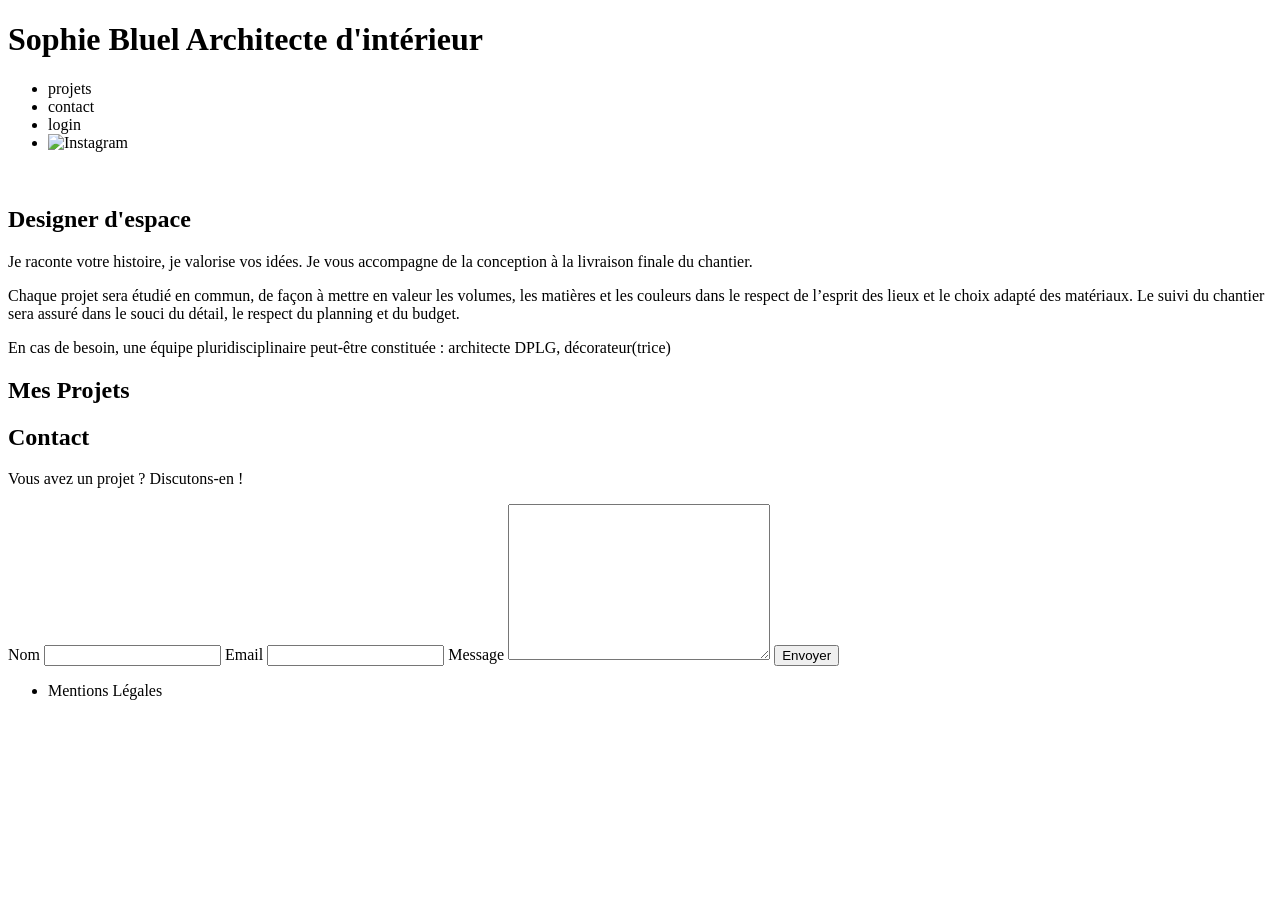
==== FrontEnd/index.html @ 67eba822 "Travaux ajoutés via JavaScript/API" ====
<!DOCTYPE html>
<html lang="fr">
<head>
	<meta charset="UTF-8">
	<title>Sophie Bluel - Architecte d'intérieur</title>
	<meta name="viewport" content="width=device-width, initial-scale=1.0">
	<link rel="preconnect" href="https://fonts.googleapis.com">
	<link rel="preconnect" href="https://fonts.gstatic.com" crossorigin>
	<link href="https://fonts.googleapis.com/css2?family=Syne:wght@700;800&family=Work+Sans&display=swap" rel="stylesheet">
	<meta name="description" content="">
	<link rel="stylesheet" href="./assets/style.css">
	<script type="module" defer src="./script.js"></script>
</head>
<body>
<header>
	<h1>Sophie Bluel <span>Architecte d'intérieur</span></h1>
	<nav>
		<ul>
			<li>projets</li>
			<li>contact</li>
			<li>login</li>
			<li><img src="./assets/icons/instagram.png" alt="Instagram"></li>
		</ul>
	</nav>
</header>
<main>
	<section id="introduction">
		<figure>
			<img src="./assets/images/sophie-bluel.png" alt="">
		</figure>
		<article>
			<h2>Designer d'espace</h2>
			<p>Je raconte votre histoire, je valorise vos idées. Je vous accompagne de la conception à la livraison finale du chantier.</p>
			<p>Chaque projet sera étudié en commun, de façon à mettre en valeur les volumes, les matières et les couleurs dans le respect de l’esprit des lieux et le choix adapté des matériaux. Le suivi du chantier sera assuré dans le souci du détail, le respect du planning et du budget.</p>
			<p>En cas de besoin, une équipe pluridisciplinaire peut-être constituée : architecte DPLG, décorateur(trice)</p>
		</article>
	</section>
	<section id="portfolio">
		<h2>Mes Projets</h2>
		<div class="gallery">
			<!-- Suppression des travaux car maintenant ajoutés dynamiquement via JavaScript/API (voir script.js) -->
			<!-- <figure>
				<img src="assets/images/abajour-tahina.png" alt="Abajour Tahina">
				<figcaption>Abajour Tahina</figcaption>
			</figure>
			<figure>
				<img src="assets/images/appartement-paris-v.png" alt="Appartement Paris V">
				<figcaption>Appartement Paris V</figcaption>
			</figure>
			<figure>
				<img src="assets/images/restaurant-sushisen-londres.png" alt="Restaurant Sushisen - Londres">
				<figcaption>Restaurant Sushisen - Londres</figcaption>
			</figure>
			<figure>
				<img src="assets/images/la-balisiere.png" alt="Villa “La Balisiere” - Port Louis">
				<figcaption>Villa “La Balisiere” - Port Louis</figcaption>
			</figure>
			<figure>
				<img src="assets/images/structures-thermopolis.png" alt="Structures Thermopolis">
				<figcaption>Structures Thermopolis</figcaption>
			</figure>
			<figure>
				<img src="assets/images/appartement-paris-x.png" alt="Appartement Paris X">
				<figcaption>Appartement Paris X</figcaption>
			</figure>
			<figure>
				<img src="assets/images/le-coteau-cassis.png" alt="Pavillon “Le coteau” - Cassis">
				<figcaption>Pavillon “Le coteau” - Cassis</figcaption>
			</figure>
			<figure>
				<img src="assets/images/villa-ferneze.png" alt="Villa Ferneze - Isola d’Elba">
				<figcaption>Villa Ferneze - Isola d’Elba</figcaption>
			</figure>
			<figure>
				<img src="assets/images/appartement-paris-xviii.png" alt="Appartement Paris XVIII">
				<figcaption>Appartement Paris XVIII</figcaption>
			</figure>
			<figure>
				<img src="assets/images/bar-lullaby-paris.png" alt="Bar “Lullaby” - Paris">
				<figcaption>Bar “Lullaby” - Paris</figcaption>
			</figure>
			<figure>
				<img src="assets/images/hotel-first-arte-new-delhi.png" alt="Hotel First Arte - New Delhi">
				<figcaption>Hotel First Arte - New Delhi</figcaption>
			</figure> -->
		</div>
	</section>
	<section id="contact">
		<h2>Contact</h2>
		<p>Vous avez un projet ? Discutons-en !</p>
		<form action="#" method="post">
			<label for="name">Nom</label>
			<input type="text" name="name" id="name">
			<label for="email">Email</label>
			<input type="email" name="email" id="email">
			<label for="message">Message</label>
			<textarea name="message" id="message" cols="30" rows="10"></textarea>
			<input type="submit" value="Envoyer">
		</form>
	</section>
</main>

<footer>
	<nav>
		<ul>
			<li>Mentions Légales</li>
		</ul>
	</nav>
</footer>
</body>
</html>
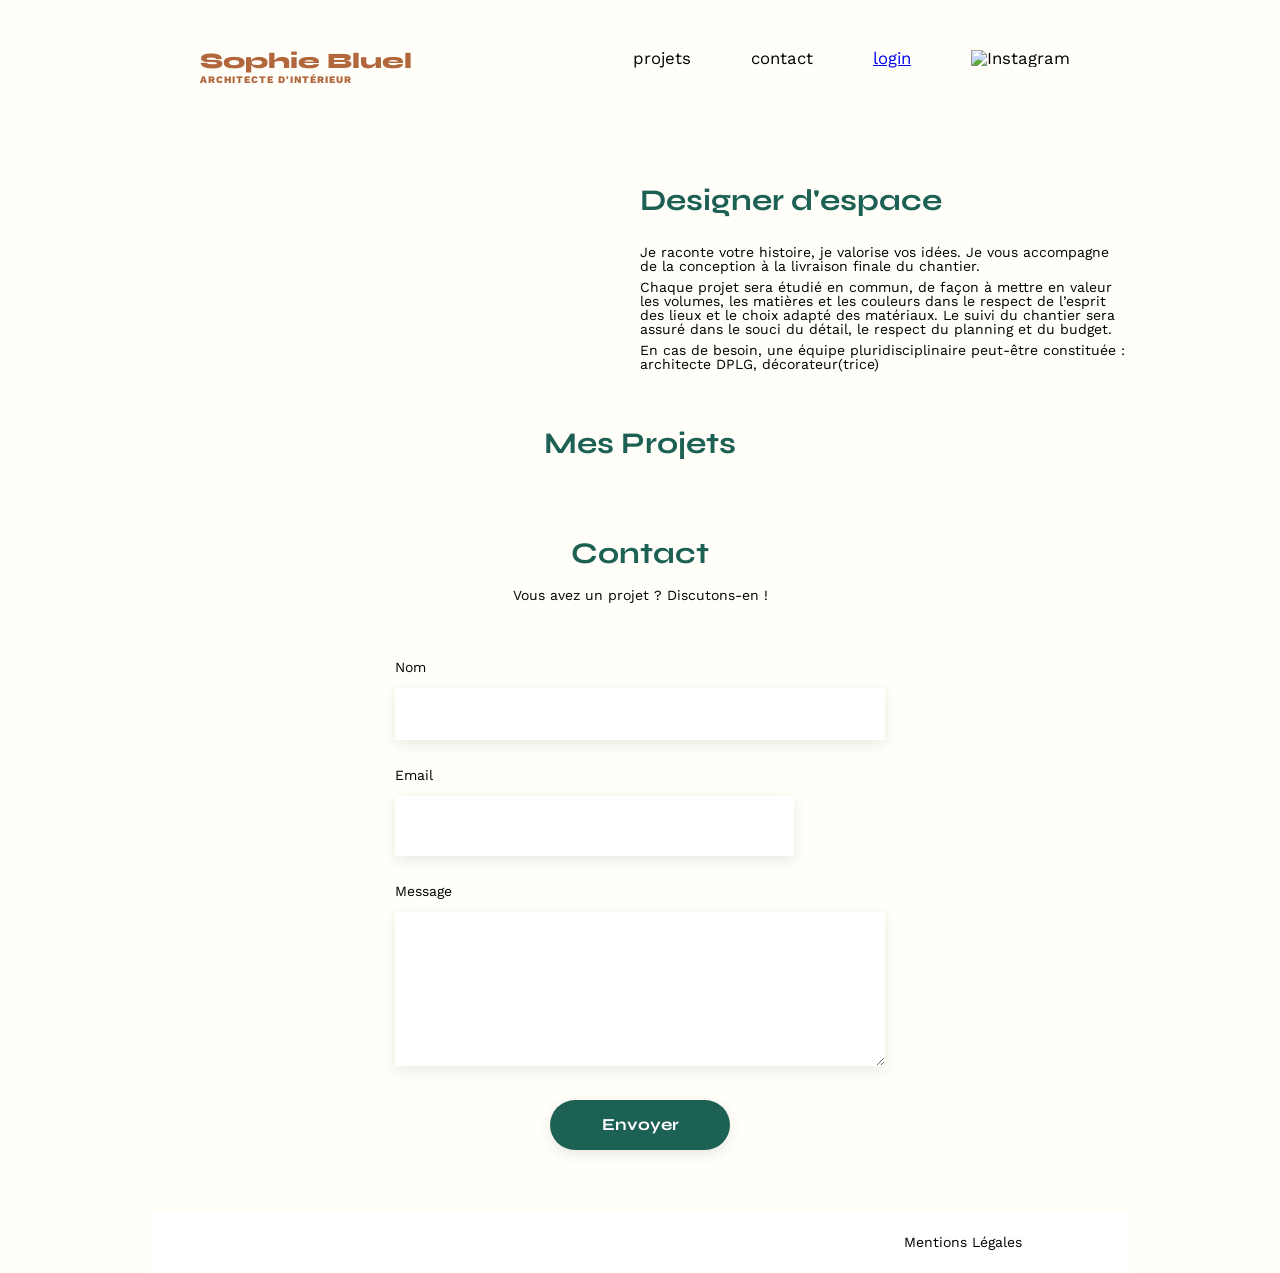
==== commit fa904e1a: "création de la page de connexion" ====
--- a/FrontEnd/index.html
+++ b/FrontEnd/index.html
@@ -18,7 +18,7 @@
 		<ul>
 			<li>projets</li>
 			<li>contact</li>
-			<li>login</li>
+			<li><a href="connexion.html">login</a></li> <!-- Ajout du lien -->
 			<li><img src="./assets/icons/instagram.png" alt="Instagram"></li>
 		</ul>
 	</nav>
--- a/FrontEnd/assets/style.css
+++ b/FrontEnd/assets/style.css
@@ -0,0 +1,303 @@
+/* http://meyerweb.com/eric/tools/css/reset/
+   v2.0 | 20110126
+   License: none (public domain)
+*/
+
+html, body, div, span, applet, object, iframe,
+h1, h2, h3, h4, h5, h6, p, blockquote, pre,
+a, abbr, acronym, address, big, cite, code,
+del, dfn, em, img, ins, kbd, q, s, samp,
+small, strike, strong, sub, sup, tt, var,
+b, u, i, center,
+dl, dt, dd, ol, ul, li,
+fieldset, form, label, legend,
+table, caption, tbody, tfoot, thead, tr, th, td,
+article, aside, canvas, details, embed,
+figure, figcaption, footer, header, hgroup,
+menu, nav, output, ruby, section, summary,
+time, mark, audio, video {
+	margin: 0;
+	padding: 0;
+	border: 0;
+	font-size: 100%;
+	font: inherit;
+	vertical-align: baseline;
+}
+/* HTML5 display-role reset for older browsers */
+article, aside, details, figcaption, figure,
+footer, header, hgroup, menu, nav, section {
+	display: block;
+}
+body {
+	line-height: 1;
+}
+ol, ul {
+	list-style: none;
+}
+blockquote, q {
+	quotes: none;
+}
+blockquote:before, blockquote:after,
+q:before, q:after {
+	content: '';
+	content: none;
+}
+table {
+	border-collapse: collapse;
+	border-spacing: 0;
+}
+/** end reset css**/
+
+/* Ajout de la propriété de couleur de fond sur la balise html */
+html {
+	background-color: white;
+}
+
+body {
+	max-width: 1440px; /* Modification de la valeur 1140px à 1440px */
+	margin:auto;
+	font-family: 'Work Sans' ;
+	font-size: 14px;
+	background-color: #FFFEF8;
+	padding: 0 150px; /* Ajout de padding latéral pour éviter que le contenu touche les bords de l'écran */
+}
+header {
+	display: flex;
+	justify-content: space-between;
+	margin-bottom: 50px;
+	padding: 50px;
+}
+section {
+	margin: 50px 0
+}
+
+h1{
+	display: flex;
+	flex-direction: column;
+	font-family: 'Syne';
+	font-size: 22px;
+	font-weight: 800;
+	color: #B1663C;
+	gap: 3px; /* Ajout de l'espacement entre les deux lignes du h1 */
+}
+
+h1 > span {
+	font-family: 'Work Sans';
+	font-size:10px;
+	letter-spacing: 0.1em;
+	text-transform: uppercase; /* Mise en majuscules */
+}
+
+h2{
+	font-family: 'Syne';
+	font-weight: 700;
+	font-size: 30px;
+	color: #1D6154
+}
+nav ul {
+	display: flex;
+	align-items: center;
+	list-style-type: none;
+	gap: 40px;
+}
+
+nav li {
+	padding: 0 10px;
+	font-size: 1.2em;
+}
+
+/* Modification de la taille de l'icone instagram */
+nav img {
+	width: 22px;
+	height: 22px;
+}
+
+li:hover {
+	color: #B1663C;
+}
+#introduction {
+	display: flex;
+	align-items: center;
+}
+#introduction figure {
+	flex: 1
+}
+#introduction img {
+	display: block;
+	margin: auto;
+	width: 80%;
+}
+
+#introduction article {
+	flex: 1
+}
+#introduction h2 {
+	margin-bottom: 1em;
+}
+
+#introduction p {
+	margin-bottom: 0.5em;
+}
+#portfolio h2 {
+	text-align: center;
+	margin-bottom: 1em;
+}
+
+/* Ajout des styles pour les boutons de filtre */
+.filter-buttons {
+	display: flex;
+	justify-content: center;
+	text-align: center;
+	margin: 50px 0;
+	gap : 10px;
+}
+
+.filter-buttons button {
+	color: #1D6154;
+	background-color: white;
+	border: 1px solid #1D6154;
+	padding: 10px 20px;
+	border-radius: 50px;
+	cursor: pointer;
+	font-family: 'Syne';
+	font-weight: 600;
+	font-size: 16px;
+	width: fit-content;
+}
+
+.filter-buttons button.active,
+.filter-buttons button:hover {
+	background-color: #1D6154;
+	color: white;
+}
+
+.gallery {
+	width: 100%;
+	display: grid;
+	grid-template-columns: 1fr 1fr 1fr;
+	grid-column-gap: 20px;
+	grid-row-gap: 20px;
+}
+
+.gallery img {
+	width: 100%;
+
+}
+#contact {
+	width: 50%;
+margin: auto;
+}
+#contact > * {
+	text-align: center;
+
+}
+#contact h2{
+	margin-bottom: 20px;
+}
+#contact form {
+	text-align: left;
+	margin-top:30px;
+	display: flex;
+	flex-direction: column;
+}
+
+#contact input {
+	height: 50px;
+	font-size: 1.2em;
+	border: none;
+	box-shadow: 0px 4px 14px rgba(0, 0, 0, 0.09);
+}
+#contact label {
+	margin: 2em 0 1em 0;
+}
+#contact textarea {
+	border: none;
+	box-shadow: 0px 4px 14px rgba(0, 0, 0, 0.09);
+}
+
+input[type="submit"]{
+	font-family: 'Syne';
+	font-weight: 700;
+	color: white;
+	background-color: #1D6154;
+	margin : 2em auto ;
+	width: 180px;
+	text-align: center;
+	border-radius: 60px ;
+}
+
+footer nav ul {
+	display: flex;
+	justify-content: flex-end;
+	margin: 2em 2em 0 2em; /* adaptation des marges */
+}
+
+footer nav li {
+	padding: 24px 80px;
+	font-size: 1em;
+}
+
+/* Page de connexion */
+#login-section {
+	display: flex;
+	flex-direction: column;
+	align-items: center;
+	gap: 30px;
+	margin: 150px 0 355px 0;
+}
+
+#login-form {
+	display: flex;
+	flex-direction: column;
+	align-items: center;
+	gap: 30px;	
+}
+
+footer {
+	background-color: white;
+}
+
+#selected_link {
+  font-weight: bold;
+  text-decoration: none;
+  color: inherit;
+}
+
+#email {
+  width: 379px;
+  height: 40px;
+  font-size: 16px;
+  padding: 5px 10px;
+  box-shadow: 0px 4px 14px rgba(0, 0, 0, 0.09);
+  border: none;
+}
+
+#password {
+  width: 379px;
+  height: 40px;
+  font-size: 16px;
+  padding: 5px 10px;
+  box-shadow: 0px 4px 14px rgba(0, 0, 0, 0.09);
+  border: none;
+}
+
+.field {
+  display: flex;
+  flex-direction: column;
+  gap: 7px;
+}
+
+button {
+	width: 179px;
+  	height: 36px;
+  	font-family: 'Syne';
+  	font-weight: 700;
+  	color: white;
+	background-color: #1D6154;
+	border: none;
+	border-radius: 60px;
+}
+
+#login-section p {
+	text-decoration: underline;
+}
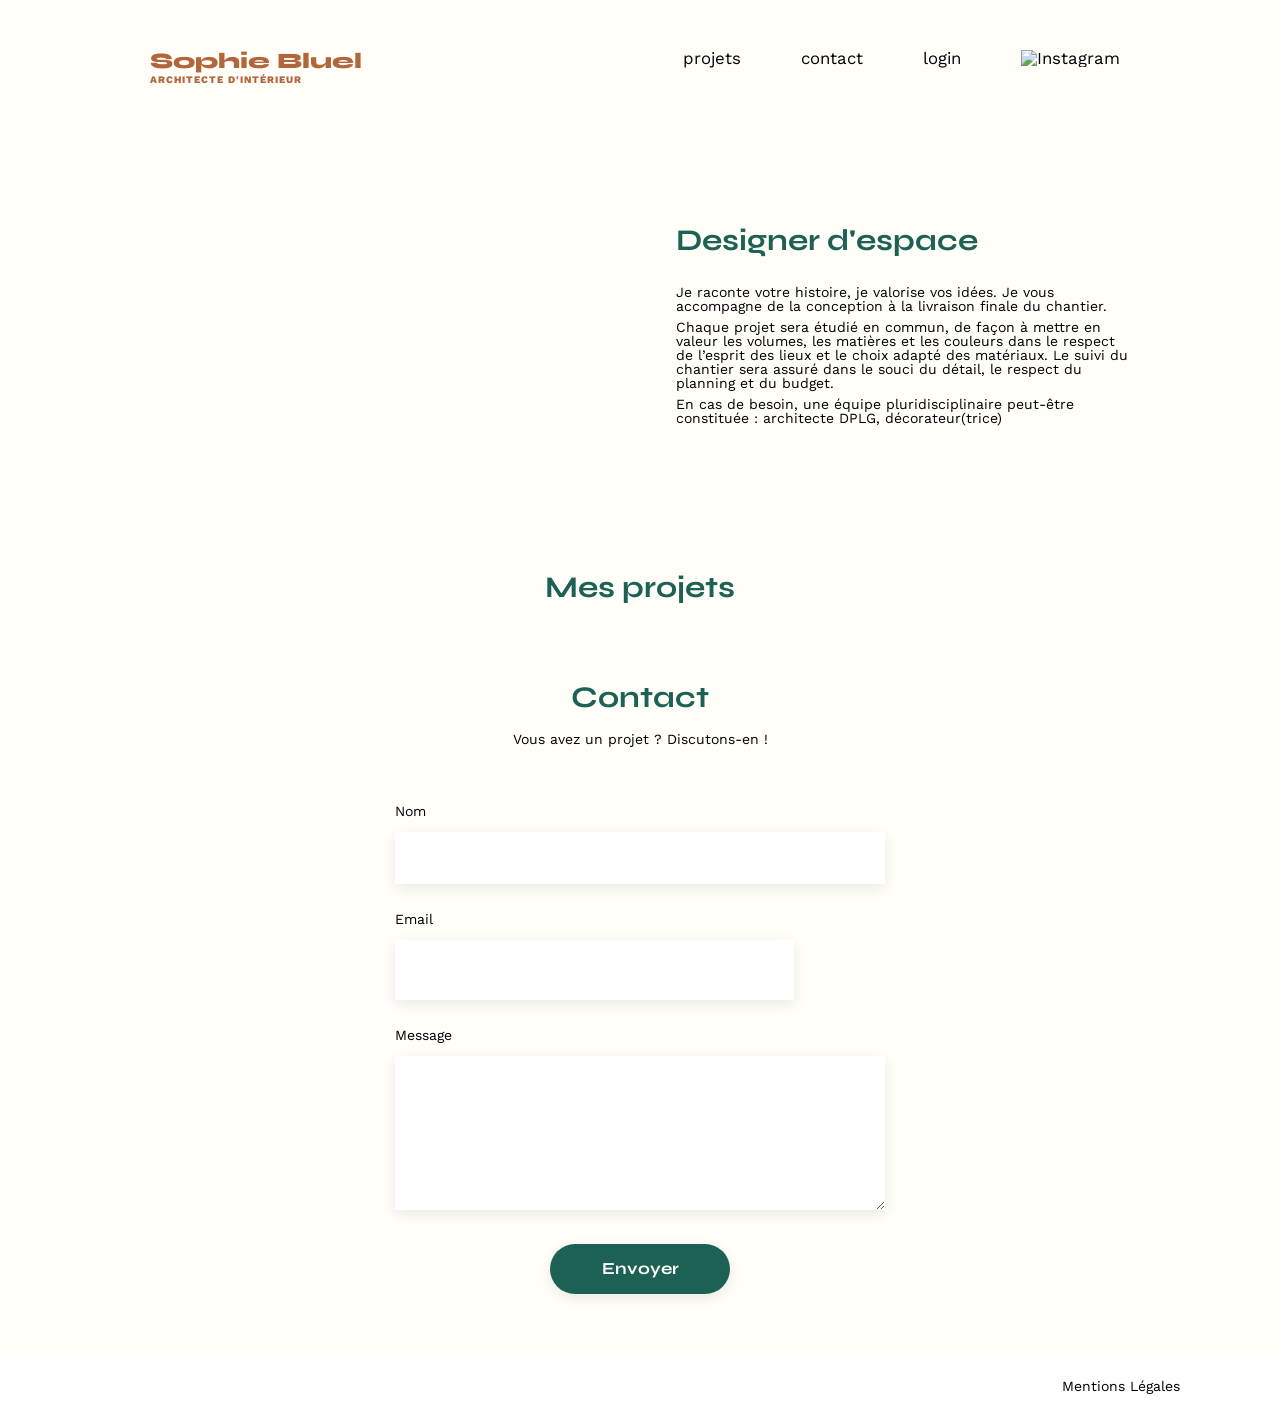
==== commit 9ed5d3f3: "correction de mise en page" ====
--- a/FrontEnd/index.html
+++ b/FrontEnd/index.html
@@ -36,7 +36,7 @@
 		</article>
 	</section>
 	<section id="portfolio">
-		<h2>Mes Projets</h2>
+		<h2>Mes projets</h2>
 		<div class="gallery">
 			<!-- Suppression des travaux car maintenant ajoutés dynamiquement via JavaScript/API (voir script.js) -->
 			<!-- <figure>
--- a/FrontEnd/assets/style.css
+++ b/FrontEnd/assets/style.css
@@ -58,17 +58,20 @@
 	margin:auto;
 	font-family: 'Work Sans' ;
 	font-size: 14px;
-	background-color: #FFFEF8;
+	background-color: #FFFEF8;	
+}
+header {
+	display: flex;
+	justify-content: space-between;
+	padding: 50px 150px 0 150px; /* Ajout de padding latéral pour éviter que le contenu touche les bords de l'écran */
+}
+
+main {
 	padding: 0 150px; /* Ajout de padding latéral pour éviter que le contenu touche les bords de l'écran */
 }
-header {
-	display: flex;
-	justify-content: space-between;
-	margin-bottom: 50px;
-	padding: 50px;
-}
+
 section {
-	margin: 50px 0
+	margin: 140px 0 50px 0;
 }
 
 h1{
@@ -125,11 +128,12 @@
 #introduction img {
 	display: block;
 	margin: auto;
-	width: 80%;
+	width: 100%; /* Ajustement de la largeur de l'image */
 }
 
 #introduction article {
-	flex: 1
+	flex: 1;
+	margin-left: 72px;
 }
 #introduction h2 {
 	margin-bottom: 1em;
@@ -153,6 +157,9 @@
 }
 
 .filter-buttons button {
+	display: flex;
+	justify-content: center;
+	align-items: center;
 	color: #1D6154;
 	background-color: white;
 	border: 1px solid #1D6154;
@@ -185,7 +192,7 @@
 }
 #contact {
 	width: 50%;
-margin: auto;
+	margin: auto;
 }
 #contact > * {
 	text-align: center;
@@ -229,11 +236,11 @@
 footer nav ul {
 	display: flex;
 	justify-content: flex-end;
-	margin: 2em 2em 0 2em; /* adaptation des marges */
+	margin-top: 2em; /* adaptation des marges */
 }
 
 footer nav li {
-	padding: 24px 80px;
+	padding: 24px 0px;
 	font-size: 1em;
 }
 
@@ -255,12 +262,16 @@
 
 footer {
 	background-color: white;
+	padding: 0 100px; /* Ajout de padding latéral pour éviter que le contenu touche les bords de l'écran */
+}
+
+a {	
+  text-decoration: none;
+  color: inherit;
 }
 
 #selected_link {
   font-weight: bold;
-  text-decoration: none;
-  color: inherit;
 }
 
 #email {
